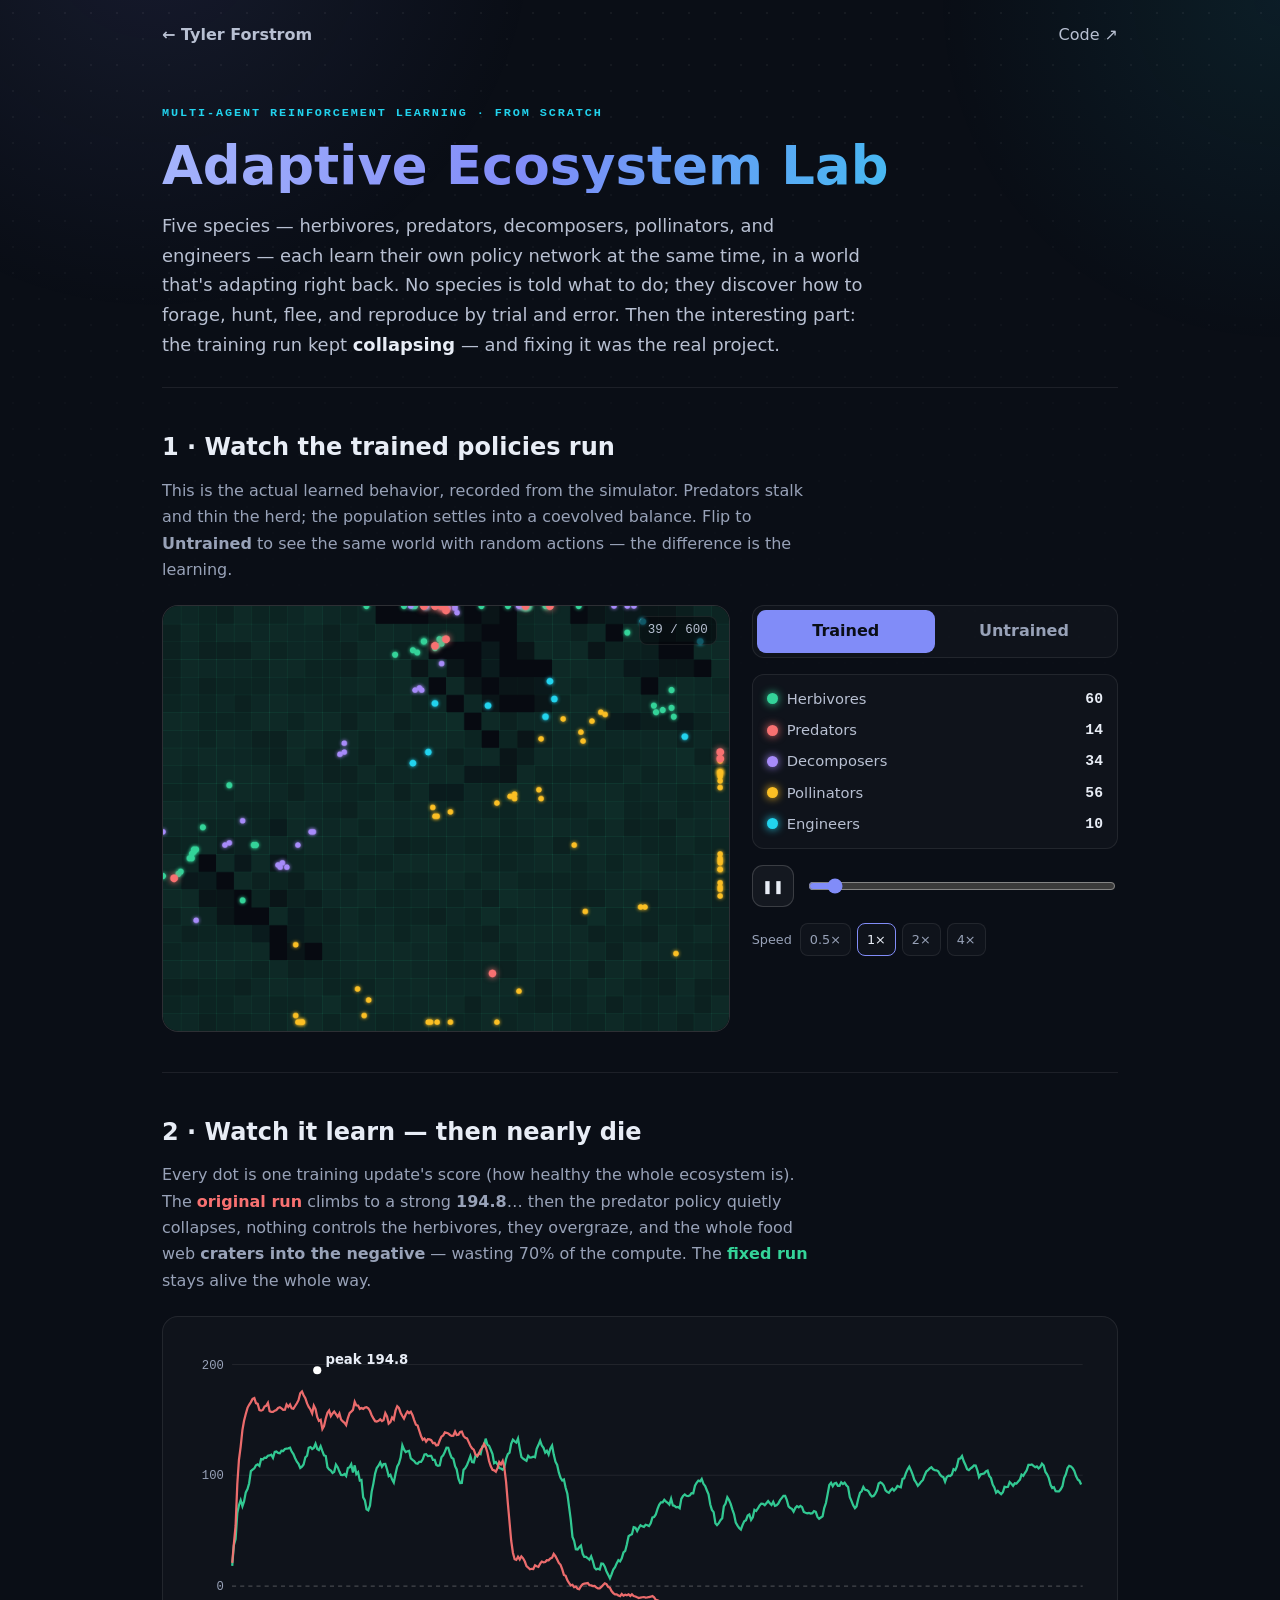
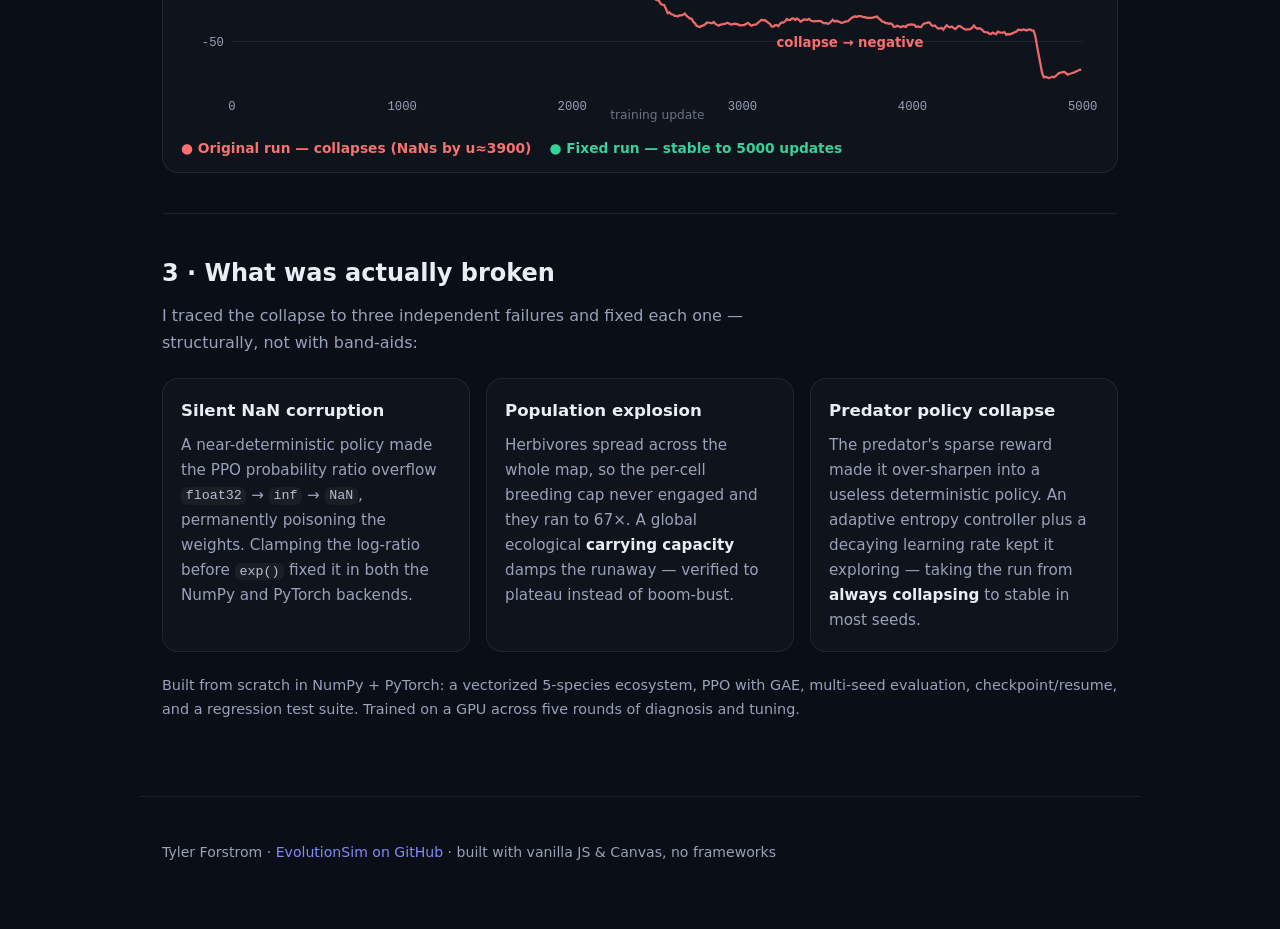
==== web/index.html @ 02236eac "Add interactive web demo of the trained ecosystem + training story A standalone static site (web/) f" ====
<!doctype html>
<html lang="en">
  <head>
    <meta charset="utf-8" />
    <meta name="viewport" content="width=device-width, initial-scale=1" />
    <meta name="color-scheme" content="dark" />
    <meta name="theme-color" content="#0a0e16" />
    <title>Adaptive Ecosystem Lab — Coevolutionary RL</title>
    <meta
      name="description"
      content="Five species learn to survive together with from-scratch multi-agent reinforcement learning — and the story of catching the training run collapse into NaNs and engineering the fix. Live demo."
    />
    <meta property="og:title" content="Adaptive Ecosystem Lab — Coevolutionary RL" />
    <meta property="og:description" content="Watch five species learn to coexist — and how I diagnosed and fixed a training collapse." />
    <link rel="icon" href="data:image/svg+xml,%3Csvg xmlns='http://www.w3.org/2000/svg' viewBox='0 0 16 16'%3E%3Crect width='16' height='16' rx='3' fill='%230a0e16'/%3E%3Ccircle cx='5' cy='6' r='2' fill='%2334d399'/%3E%3Ccircle cx='11' cy='7' r='2' fill='%23f87171'/%3E%3Ccircle cx='8' cy='11.5' r='2' fill='%2322d3ee'/%3E%3C/svg%3E" />
    <link rel="stylesheet" href="demo.css" />
  </head>
  <body>
    <div class="bg-grid" aria-hidden="true"></div>

    <header class="top">
      <a class="back" href="https://tylerforstrom.dev">← Tyler Forstrom</a>
      <nav class="top-links">
        <a href="https://github.com/TylerJForstrom/EvolutionSim" target="_blank" rel="noopener">Code ↗</a>
      </nav>
    </header>

    <main>
      <!-- HERO -->
      <section class="hero">
        <p class="eyebrow">Multi-agent reinforcement learning · from scratch</p>
        <h1>Adaptive Ecosystem Lab</h1>
        <p class="lede">
          Five species — herbivores, predators, decomposers, pollinators, and
          engineers — each learn their own policy network at the same time, in a
          world that's adapting right back. No species is told what to do; they
          discover how to forage, hunt, flee, and reproduce by trial and error.
          Then the interesting part: the training run kept
          <em>collapsing</em> — and fixing it was the real project.
        </p>
      </section>

      <!-- SIM -->
      <section class="block">
        <div class="block-head">
          <h2>1 · Watch the trained policies run</h2>
          <p>
            This is the actual learned behavior, recorded from the simulator.
            Predators stalk and thin the herd; the population settles into a
            coevolved balance. Flip to <strong>Untrained</strong> to see the same
            world with random actions — the difference is the learning.
          </p>
        </div>

        <div class="sim-wrap">
          <div class="sim-stage">
            <canvas id="eco" width="768" height="576" aria-label="Live ecosystem simulation"></canvas>
            <div class="sim-tick"><span id="tickNow">0</span> / <span id="tickMax">600</span></div>
          </div>

          <div class="sim-side">
            <div class="seg" role="group" aria-label="Policy">
              <button id="modeTrained" class="seg-btn active" aria-pressed="true">Trained</button>
              <button id="modeRandom" class="seg-btn" aria-pressed="false">Untrained</button>
            </div>

            <div class="legend" id="legend"><!-- filled by JS --></div>

            <div class="controls">
              <button id="playBtn" class="ctl-play" aria-label="Pause">❚❚</button>
              <input id="scrub" class="scrub" type="range" min="0" max="599" value="0" aria-label="Scrub timeline" />
            </div>
            <div class="speed" role="group" aria-label="Speed">
              <span class="speed-lbl">Speed</span>
              <button class="spd" data-s="0.5">0.5×</button>
              <button class="spd active" data-s="1">1×</button>
              <button class="spd" data-s="2">2×</button>
              <button class="spd" data-s="4">4×</button>
            </div>
          </div>
        </div>
      </section>

      <!-- TRAINING STORY -->
      <section class="block">
        <div class="block-head">
          <h2>2 · Watch it learn — then nearly die</h2>
          <p>
            Every dot is one training update's score (how healthy the whole
            ecosystem is). The <span class="k k-bad">original run</span> climbs
            to a strong <strong>194.8</strong>… then the predator policy quietly
            collapses, nothing controls the herbivores, they overgraze, and the
            whole food web <strong>craters into the negative</strong> — wasting
            70% of the compute. The <span class="k k-good">fixed run</span>
            stays alive the whole way.
          </p>
        </div>

        <div class="chart-card">
          <svg id="chart" viewBox="0 0 900 380" role="img" aria-label="Training score over time: original run collapses, fixed run stays stable"></svg>
          <div class="chart-legend">
            <span class="k k-bad">● Original run — collapses (NaNs by u≈3900)</span>
            <span class="k k-good">● Fixed run — stable to 5000 updates</span>
          </div>
        </div>
      </section>

      <!-- THE FIX -->
      <section class="block">
        <div class="block-head">
          <h2>3 · What was actually broken</h2>
          <p>I traced the collapse to three independent failures and fixed each one — structurally, not with band-aids:</p>
        </div>
        <div class="fix-grid">
          <article class="fix">
            <h3>Silent NaN corruption</h3>
            <p>
              A near-deterministic policy made the PPO probability ratio overflow
              <code>float32</code> → <code>inf</code> → <code>NaN</code>, permanently
              poisoning the weights. Clamping the log-ratio before <code>exp()</code>
              fixed it in both the NumPy and PyTorch backends.
            </p>
          </article>
          <article class="fix">
            <h3>Population explosion</h3>
            <p>
              Herbivores spread across the whole map, so the per-cell breeding cap
              never engaged and they ran to 67×. A global ecological
              <em>carrying capacity</em> damps the runaway — verified to plateau
              instead of boom-bust.
            </p>
          </article>
          <article class="fix">
            <h3>Predator policy collapse</h3>
            <p>
              The predator's sparse reward made it over-sharpen into a useless
              deterministic policy. An adaptive entropy controller plus a decaying
              learning rate kept it exploring — taking the run from
              <em>always collapsing</em> to stable in most seeds.
            </p>
          </article>
        </div>
        <p class="footnote">
          Built from scratch in NumPy + PyTorch: a vectorized 5-species ecosystem,
          PPO with GAE, multi-seed evaluation, checkpoint/resume, and a regression
          test suite. Trained on a GPU across five rounds of diagnosis and tuning.
        </p>
      </section>
    </main>

    <footer class="foot">
      <p>
        Tyler Forstrom ·
        <a href="https://github.com/TylerJForstrom/EvolutionSim" target="_blank" rel="noopener">EvolutionSim on GitHub</a>
        · built with vanilla JS &amp; Canvas, no frameworks
      </p>
    </footer>

    <script src="demo.js" defer></script>
  </body>
</html>
---- web/demo.css ----
/* Adaptive Ecosystem Lab — demo. Matches the portfolio "Engineered dark" theme.
   Dependency-free: no fonts, no frameworks. */
:root {
  --bg: #0a0e16;
  --panel: rgba(255, 255, 255, 0.025);
  --panel-2: rgba(255, 255, 255, 0.045);
  --border: rgba(255, 255, 255, 0.08);
  --border-strong: rgba(255, 255, 255, 0.16);
  --ink: #e8edf6;
  --muted: #98a2b8;
  --soft: #b8c0d2;
  --accent: #818cf8;
  --accent-2: #22d3ee;
  --good: #34d399;
  --bad: #f87171;
  --grad: linear-gradient(100deg, #a5b4fc 0%, #818cf8 38%, #22d3ee 100%);
  --radius: 16px;
  --mono: ui-monospace, "SF Mono", "Cascadia Code", "JetBrains Mono", Menlo, Consolas, monospace;
  --max: 1000px;

  /* species palette */
  --sp-herb: #34d399;
  --sp-pred: #f87171;
  --sp-deco: #a78bfa;
  --sp-poll: #fbbf24;
  --sp-engi: #22d3ee;
}

* { box-sizing: border-box; }
html { scroll-behavior: smooth; }
body {
  margin: 0;
  font-family: system-ui, -apple-system, "Segoe UI", Roboto, Helvetica, Arial, sans-serif;
  color: var(--ink);
  background: var(--bg);
  line-height: 1.65;
  overflow-x: hidden;
}
.bg-grid {
  position: fixed; inset: 0; z-index: -2;
  background-image: radial-gradient(circle at center, rgba(255,255,255,0.05) 1px, transparent 1.3px);
  background-size: 26px 26px;
  -webkit-mask-image: linear-gradient(180deg, #000 0%, rgba(0,0,0,0.18) 62%, transparent 100%);
  mask-image: linear-gradient(180deg, #000 0%, rgba(0,0,0,0.18) 62%, transparent 100%);
}
body::after {
  content: ""; position: fixed; inset: 0; z-index: -3; pointer-events: none;
  background:
    radial-gradient(40rem 40rem at 12% -8%, rgba(129,140,248,0.10), transparent 60%),
    radial-gradient(36rem 36rem at 100% 0%, rgba(34,211,238,0.08), transparent 60%);
}

a { color: var(--accent); text-decoration: none; }
a:hover { text-decoration: underline; }
code { font-family: var(--mono); font-size: 0.88em; background: var(--panel-2); padding: 0.1em 0.35em; border-radius: 6px; color: var(--soft); }
em { color: var(--ink); font-style: normal; font-weight: 600; }

/* header */
.top {
  display: flex; align-items: center; justify-content: space-between;
  max-width: var(--max); margin: 0 auto; padding: 22px 22px 0;
}
.back { color: var(--soft); font-weight: 600; }
.top-links a { color: var(--soft); }

main { max-width: var(--max); margin: 0 auto; padding: 0 22px; }

/* hero */
.hero { padding: 56px 0 28px; }
.eyebrow {
  text-transform: uppercase; letter-spacing: 0.16em; font-size: 0.74rem;
  font-weight: 700; color: var(--accent-2); margin: 0 0 14px; font-family: var(--mono);
}
.hero h1 {
  font-size: clamp(2.1rem, 5vw, 3.3rem); line-height: 1.05; margin: 0 0 18px;
  background: var(--grad); -webkit-background-clip: text; background-clip: text; color: transparent;
}
.lede { font-size: 1.12rem; color: var(--soft); max-width: 62ch; margin: 0; }

/* section blocks */
.block { padding: 40px 0; border-top: 1px solid var(--border); }
.block-head h2 { font-size: 1.5rem; margin: 0 0 10px; }
.block-head p { color: var(--muted); max-width: 64ch; margin: 0 0 22px; }

/* ---- simulation ---- */
.sim-wrap { display: grid; grid-template-columns: minmax(0, 1.55fr) minmax(220px, 1fr); gap: 22px; align-items: start; }
.sim-stage { position: relative; border: 1px solid var(--border-strong); border-radius: var(--radius); overflow: hidden; background: #05070d; }
#eco { display: block; width: 100%; height: auto; aspect-ratio: 4 / 3; }
.sim-tick {
  position: absolute; top: 10px; right: 12px; font-family: var(--mono); font-size: 0.78rem;
  color: var(--soft); background: rgba(5,7,13,0.6); padding: 3px 8px; border-radius: 8px; border: 1px solid var(--border);
}

.sim-side { display: flex; flex-direction: column; gap: 16px; }

.seg { display: flex; background: var(--panel); border: 1px solid var(--border); border-radius: 12px; padding: 4px; }
.seg-btn { flex: 1; background: none; border: 0; color: var(--muted); font: inherit; font-weight: 600; padding: 8px 6px; border-radius: 9px; cursor: pointer; transition: 0.15s; }
.seg-btn.active { background: var(--accent); color: #0a0e16; }

.legend { display: flex; flex-direction: column; gap: 7px; background: var(--panel); border: 1px solid var(--border); border-radius: 12px; padding: 12px 14px; }
.leg-row { display: flex; align-items: center; gap: 9px; font-size: 0.92rem; }
.leg-dot { width: 11px; height: 11px; border-radius: 50%; flex: none; box-shadow: 0 0 8px currentColor; }
.leg-name { color: var(--soft); }
.leg-count { margin-left: auto; font-family: var(--mono); color: var(--ink); font-weight: 600; }

.controls { display: flex; align-items: center; gap: 12px; }
.ctl-play { width: 42px; height: 42px; flex: none; border-radius: 11px; border: 1px solid var(--border-strong); background: var(--panel-2); color: var(--ink); font-size: 0.8rem; cursor: pointer; }
.ctl-play:hover { border-color: var(--accent); }
.scrub { flex: 1; accent-color: var(--accent); }
.speed { display: flex; align-items: center; gap: 6px; }
.speed-lbl { font-size: 0.8rem; color: var(--muted); margin-right: 2px; }
.spd { background: var(--panel); border: 1px solid var(--border); color: var(--muted); font: inherit; font-size: 0.8rem; padding: 5px 9px; border-radius: 8px; cursor: pointer; }
.spd.active { color: var(--ink); border-color: var(--accent); }

/* ---- chart ---- */
.chart-card { background: var(--panel); border: 1px solid var(--border); border-radius: var(--radius); padding: 18px 18px 12px; }
#chart { width: 100%; height: auto; }
.chart-legend { display: flex; gap: 18px; flex-wrap: wrap; margin-top: 6px; font-size: 0.86rem; }
.k { font-weight: 600; }
.k-bad { color: var(--bad); }
.k-good { color: var(--good); }

/* ---- fixes ---- */
.fix-grid { display: grid; grid-template-columns: repeat(auto-fit, minmax(240px, 1fr)); gap: 16px; }
.fix { background: var(--panel); border: 1px solid var(--border); border-radius: var(--radius); padding: 18px 18px; }
.fix h3 { margin: 0 0 8px; font-size: 1.04rem; }
.fix p { margin: 0; color: var(--muted); font-size: 0.95rem; }
.footnote { color: var(--muted); font-size: 0.9rem; margin-top: 22px; }

/* footer */
.foot { max-width: var(--max); margin: 0 auto; padding: 30px 22px 50px; border-top: 1px solid var(--border); color: var(--muted); font-size: 0.88rem; margin-top: 20px; }

@media (max-width: 760px) {
  .sim-wrap { grid-template-columns: 1fr; }
}
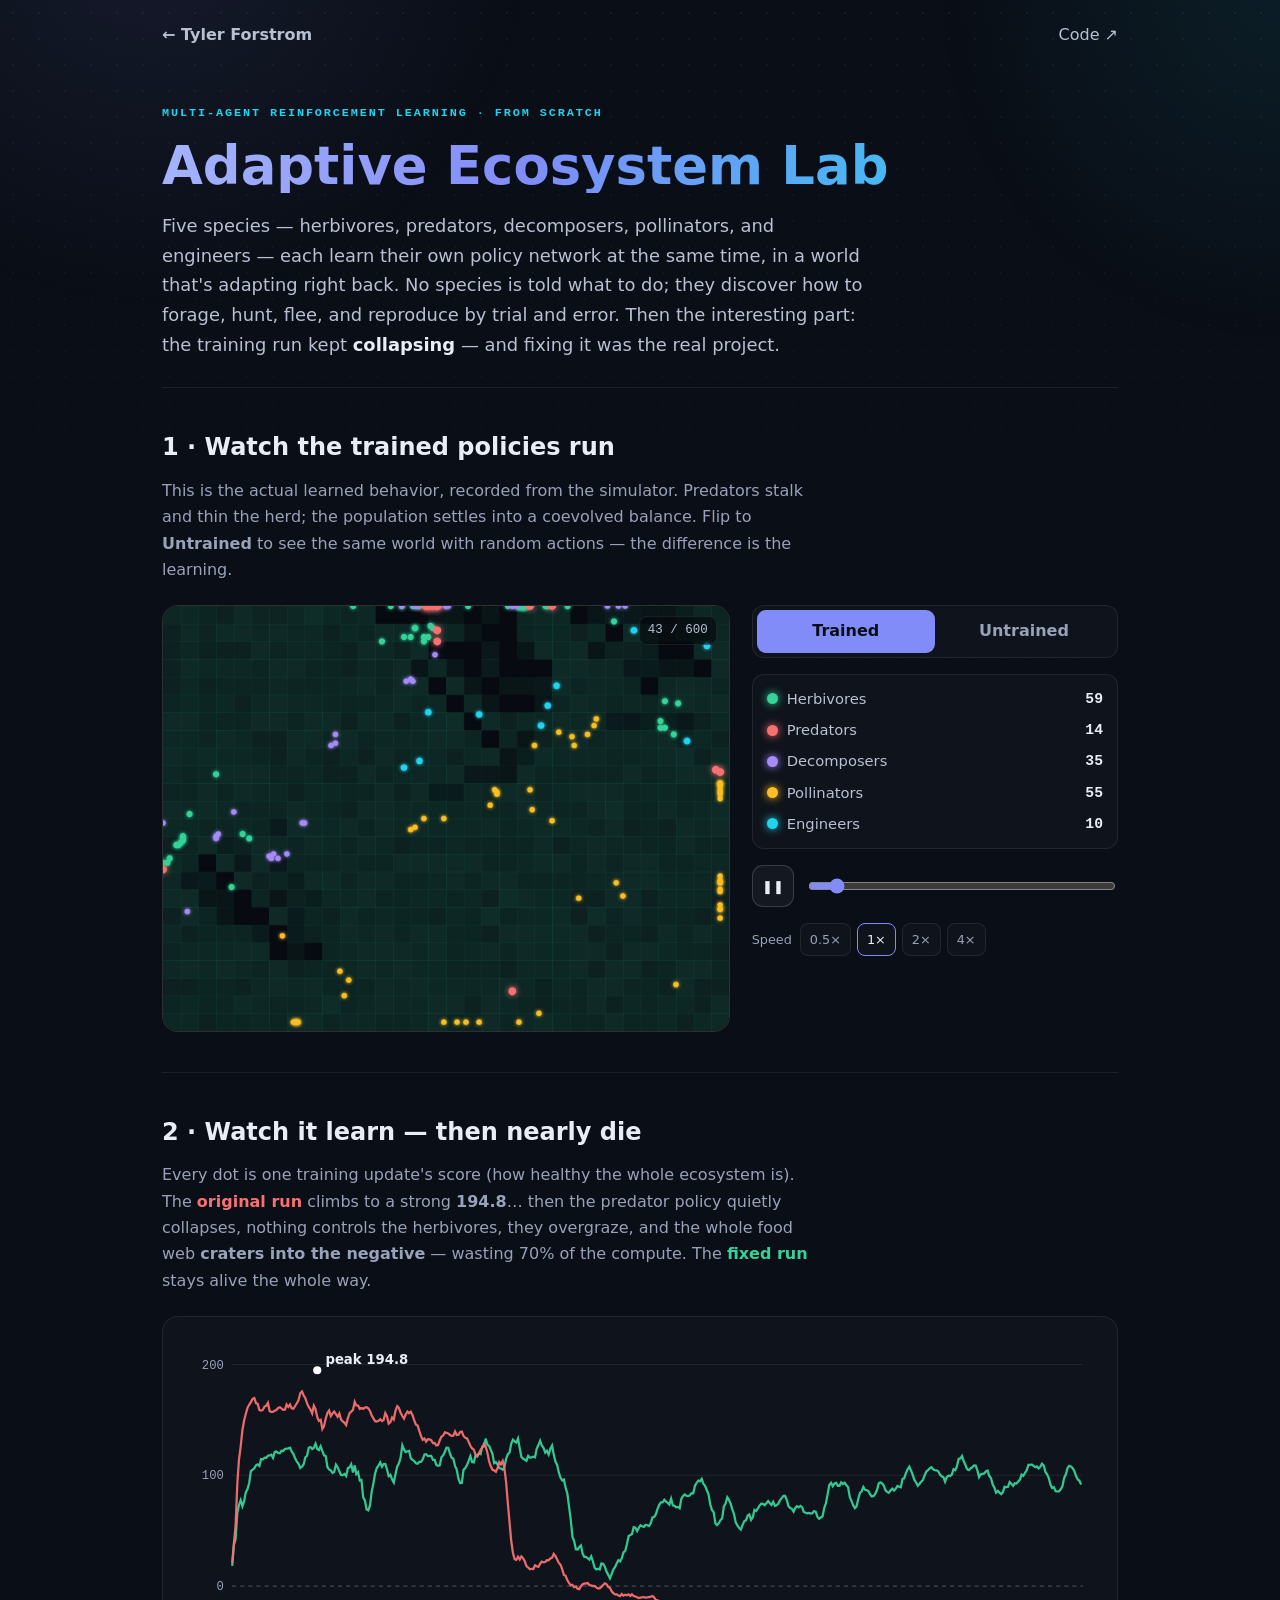
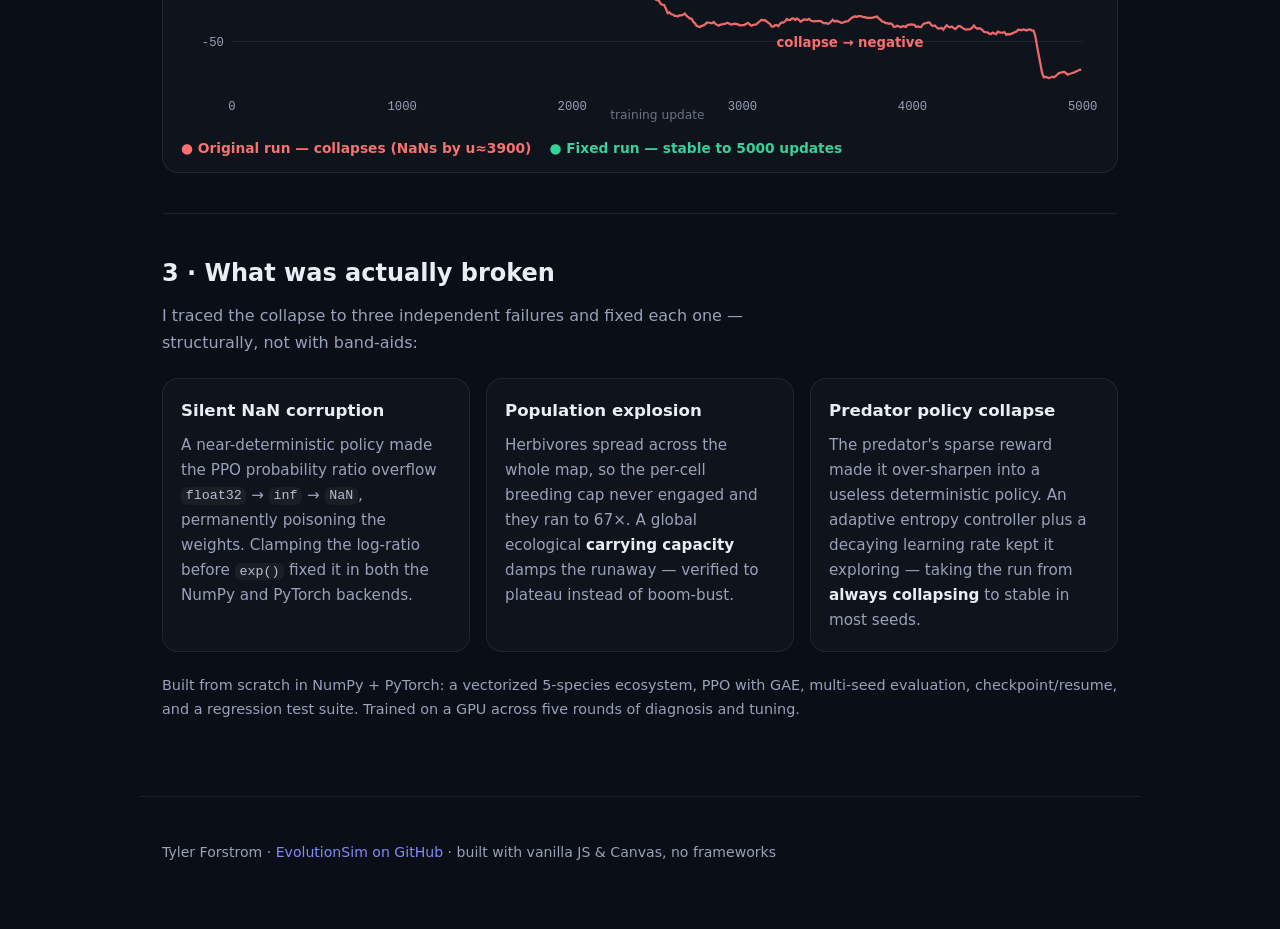
==== commit bd0f2216: "Point demo back-link to tylerforstrom.com" ====
--- a/web/index.html
+++ b/web/index.html
@@ -19,7 +19,7 @@
     <div class="bg-grid" aria-hidden="true"></div>
 
     <header class="top">
-      <a class="back" href="https://tylerforstrom.dev">← Tyler Forstrom</a>
+      <a class="back" href="https://tylerforstrom.com">← Tyler Forstrom</a>
       <nav class="top-links">
         <a href="https://github.com/TylerJForstrom/EvolutionSim" target="_blank" rel="noopener">Code ↗</a>
       </nav>
